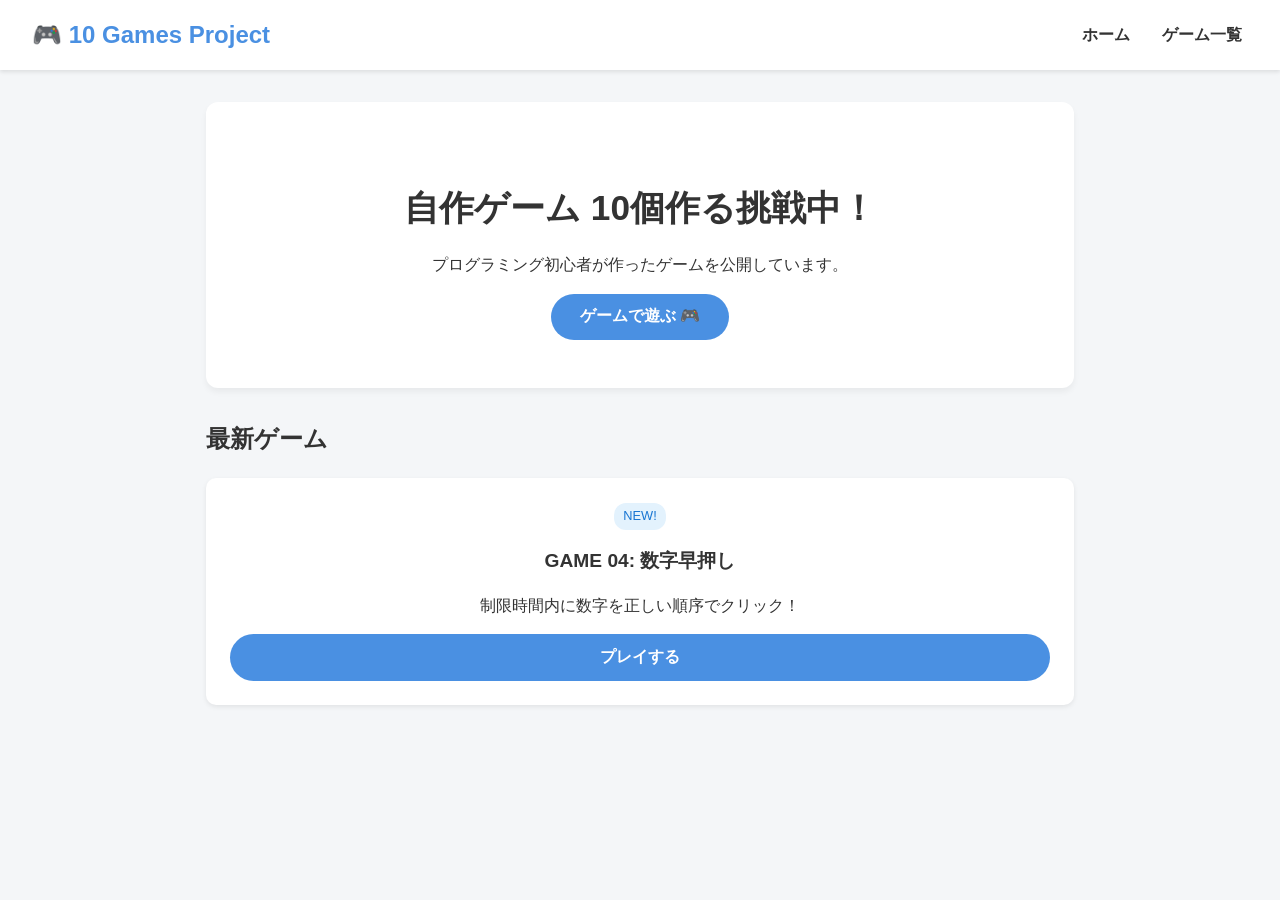
==== index.html @ cefe53d9 "Add files via upload game04 commit" ====
<!DOCTYPE html>
<html lang="ja">
<head>
  <meta charset="UTF-8">
  <meta name="viewport" content="width=device-width, initial-scale=1.0">
  <title>10 Games Project</title>
  <style>
    :root {
      --bg-color: #f4f6f8;
      --text-color: #333;
      --primary-color: #4a90e2;
      --card-bg: #ffffff;
    }

    * {
      box-sizing: border-box;
    }

    body {
      font-family: 'Helvetica Neue', Arial, 'Hiragino Kaku Gothic ProN', sans-serif;
      background-color: var(--bg-color);
      color: var(--text-color);
      margin: 0;
      padding: 0;
      line-height: 1.6;
    }

    header {
      background-color: #fff;
      padding: 1rem 2rem;
      box-shadow: 0 2px 4px rgba(0,0,0,0.1);
      display: flex;
      justify-content: space-between;
      align-items: center;
    }

    .logo {
      font-size: 1.5rem;
      font-weight: bold;
      color: var(--primary-color);
      cursor: pointer;
    }

    nav button {
      background: none;
      border: none;
      font-size: 1rem;
      margin-left: 1rem;
      cursor: pointer;
      color: var(--text-color);
      font-weight: bold;
    }

    nav button:hover {
      color: var(--primary-color);
    }

    .container {
      max-width: 900px;
      margin: 2rem auto;
      padding: 0 1rem;
    }

    .page {
      display: none;
    }

    .page.active {
      display: block;
    }

    .btn {
      display: inline-block;
      background-color: var(--primary-color);
      color: white;
      padding: 0.8rem 1.8rem;
      border: none;
      border-radius: 25px;
      font-size: 1rem;
      font-weight: bold;
      cursor: pointer;
      text-decoration: none;
      transition: background-color 0.2s;
    }

    .btn:hover {
      background-color: #357abd;
    }

    .hero {
      text-align: center;
      padding: 3rem 1rem;
      background-color: var(--card-bg);
      border-radius: 12px;
      box-shadow: 0 4px 6px rgba(0,0,0,0.05);
      margin-bottom: 2rem;
    }

    .hero h1 {
      font-size: 2.2rem;
      margin-bottom: 1rem;
    }

    .game-grid {
      display: grid;
      grid-template-columns: repeat(auto-fill, minmax(250px, 1fr));
      gap: 1.5rem;
    }

    .game-card {
      background-color: var(--card-bg);
      border-radius: 10px;
      overflow: hidden;
      box-shadow: 0 2px 5px rgba(0,0,0,0.08);
      text-align: center;
      padding: 1.5rem;
      display: flex;
      flex-direction: column;
      justify-content: space-between;
    }

    .game-card.disabled {
      opacity: 0.6;
    }

    .game-title {
      font-size: 1.2rem;
      font-weight: bold;
      margin-bottom: 0.5rem;
    }

    .badge {
      display: inline-block;
      padding: 0.2rem 0.6rem;
      font-size: 0.8rem;
      border-radius: 12px;
      margin-bottom: 1rem;
    }

    .badge.ready {
      background-color: #e3f2fd;
      color: #1976d2;
    }

    .badge.soon {
      background-color: #eee;
      color: #777;
    }

    /* ゲーム埋め込みエリア */
    .game-screen {
      background-color: var(--card-bg);
      border-radius: 12px;
      padding: 1.5rem;
      text-align: center;
      box-shadow: 0 4px 6px rgba(0,0,0,0.05);
    }

    .game-frame {
      width: 100%;
      height: 600px;
      border: none;
      border-radius: 8px;
    }

    /* 間違い探し（GAME 02）など縦長ゲーム用クラス */
    .game-frame.tall {
      height: 850px;
    }

    @media (max-width: 768px) {
      .game-frame.tall {
        height: 1000px;
      }
    }
  </style>
</head>
<body>

  <header>
    <div class="logo" onclick="showPage('top')">🎮 10 Games Project</div>
    <nav>
      <button onclick="showPage('top')">ホーム</button>
      <button onclick="showPage('list')">ゲーム一覧</button>
    </nav>
  </header>

  <div class="container">
    <!-- 🏠 トップページ -->
    <section id="page-top" class="page active">
      <div class="hero">
        <h1>自作ゲーム 10個作る挑戦中！</h1>
        <p>プログラミング初心者が作ったゲームを公開しています。</p>
        <button class="btn" onclick="showPage('list')">ゲームで遊ぶ 🎮</button>
      </div>

      <h2>最新ゲーム</h2>
      <div class="game-card">
        <div>
          <span class="badge ready">NEW!</span>
          <div class="game-title">GAME 04: 数字早押し</div>
          <p>制限時間内に数字を正しい順序でクリック！</p>
        </div>
        <button class="btn" onclick="showPage('game04')">プレイする</button>
      </div>
    </section>

    <!-- 🎮 ゲーム一覧ページ -->
    <section id="page-list" class="page">
      <h2>ゲーム一覧</h2>
      <div class="game-grid" id="game-grid-container"></div>
    </section>

    <!-- 🎮 GAME 01 プレイページ -->
    <section id="page-game01" class="page">
      <div class="game-screen">
        <iframe class="game-frame" src="game01/index.html" title="GAME 01"></iframe>
        <div style="margin-top: 1rem;">
          <button class="btn" onclick="showPage('list')">一覧に戻る</button>
        </div>
      </div>
    </section>

    <!-- 🎮 GAME 02 プレイページ（追加） -->
    <section id="page-game02" class="page">
      <div class="game-screen">
        <!-- iframeで game02/index.html を読み込む -->
        <iframe class="game-frame tall" src="game02/index.html" title="GAME 02"></iframe>
        <div style="margin-top: 1rem;">
          <button class="btn" onclick="showPage('list')">一覧に戻る</button>
        </div>
      </div>
    </section>

    <!-- 🎮 GAME 03 プレイページ（追加） -->
    <section id="page-game03" class="page">
      <div class="game-screen">
        <!-- iframeで game03/index.html を読み込む -->
        <iframe class="game-frame" src="game03/index.html" title="GAME 03"></iframe>
        <div style="margin-top: 1rem;">
          <button class="btn" onclick="showPage('list')">一覧に戻る</button>
        </div>
      </div>
    </section>
  </div>


    <!-- 🎮 GAME 04 プレイページ（追加） -->
    <section id="page-game04" class="page">
      <div class="game-screen">
        <!-- iframeで game04/index.html を読み込む -->
        <iframe class="game-frame" src="game04/index.html" title="GAME 04"></iframe>
        <div style="margin-top: 1rem;">
          <button class="btn" onclick="showPage('list')">一覧に戻る</button>
        </div>
      </div>
    </section>
  </div>  

  <script>
    const games = [
      { id: 'game01', title: 'GAME 01: クリックゲーム', desc: '制限時間内に目標をクリック！', ready: true },
      { id: 'game02', title: 'GAME 02: 間違い探し', desc: '制限時間内に間違いをクリック！', ready: true },
      { id: 'game03', title: 'GAME 03: 神経衰弱', desc: '制限時間内に同じカードを揃えよう！', ready: true },
      { id: 'game04', title: 'GAME 04: 数字早押し', desc: '制限時間内に数字を正しい順序でクリック！', ready: true },
      { id: 'game05', title: 'GAME 05', desc: 'Coming Soon', ready: false },
      { id: 'game06', title: 'GAME 06', desc: 'Coming Soon', ready: false },
      { id: 'game07', title: 'GAME 07', desc: 'Coming Soon', ready: false },
      { id: 'game08', title: 'GAME 08', desc: 'Coming Soon', ready: false },
      { id: 'game09', title: 'GAME 09', desc: 'Coming Soon', ready: false },
      { id: 'game10', title: 'GAME 10', desc: 'Coming Soon', ready: false },
    ];

    function showPage(pageId) {
      const pages = document.querySelectorAll('.page');
      pages.forEach(page => page.classList.remove('active'));
      
      const targetPage = document.getElementById(`page-${pageId}`);
      if (targetPage) {
        targetPage.classList.add('active');
        window.scrollTo(0, 0);
      }
    }

    function renderGameList() {
      const container = document.getElementById('game-grid-container');
      container.innerHTML = '';

      games.forEach(game => {
        const card = document.createElement('div');
        card.className = `game-card ${game.ready ? '' : 'disabled'}`;
        
        const badge = game.ready 
          ? '<span class="badge ready">完成！</span>' 
          : '<span class="badge soon">Coming Soon</span>';
        
        const actionButton = game.ready 
          ? `<button class="btn" onclick="showPage('${game.id}')">遊ぶ</button>`
          : `<button class="btn" style="background-color: #ccc; cursor: not-allowed;" disabled>準備中</button>`;

        card.innerHTML = `
          <div>
            ${badge}
            <div class="game-title">${game.title}</div>
            <p>${game.desc}</p>
          </div>
          ${actionButton}
        `;
        container.appendChild(card);
      });
    }

    renderGameList();
  </script>
</body>
</html>
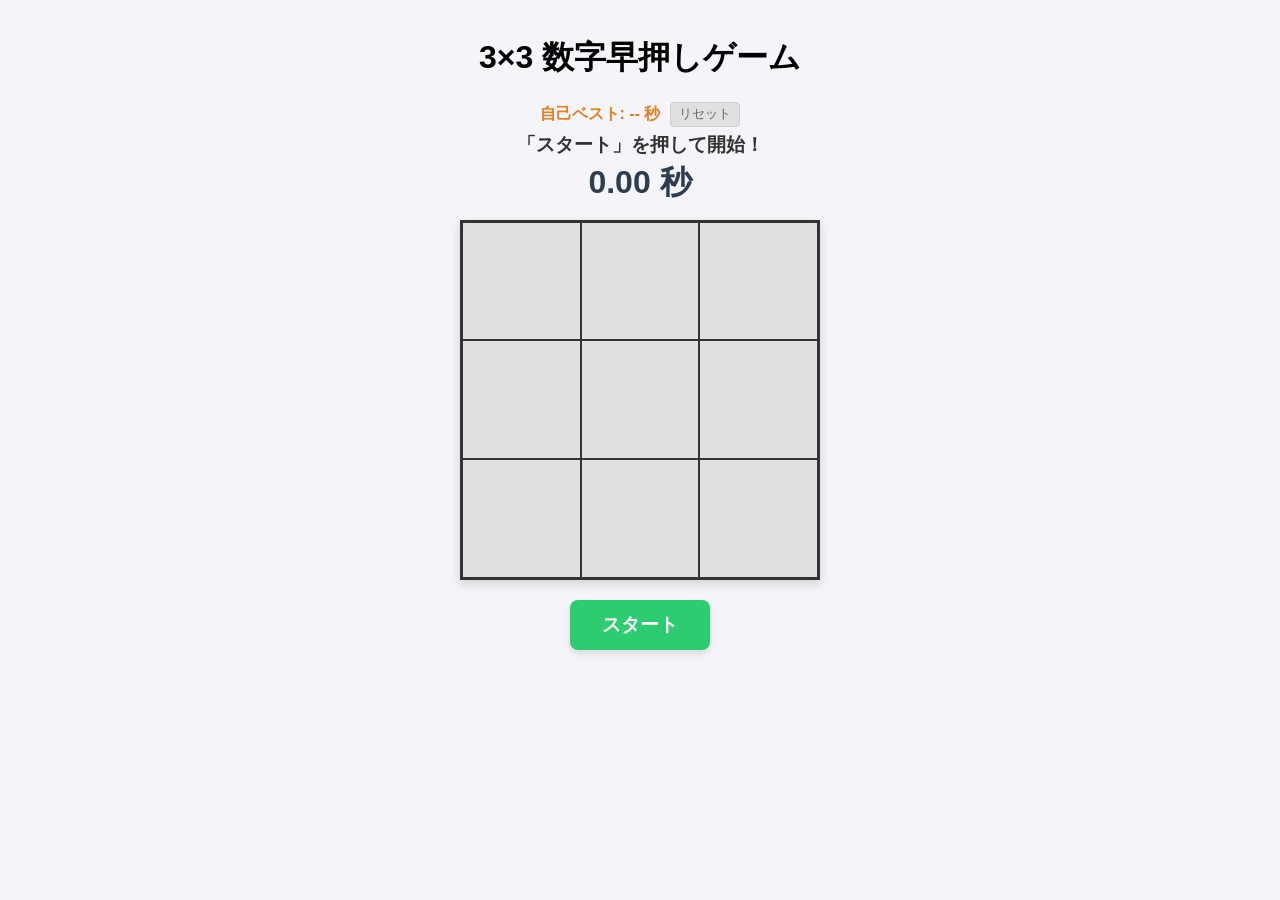
==== commit 13691a88: "Add files via upload" ====
--- a/index.html
+++ b/index.html
@@ -3,314 +3,27 @@
 <head>
   <meta charset="UTF-8">
   <meta name="viewport" content="width=device-width, initial-scale=1.0">
-  <title>10 Games Project</title>
-  <style>
-    :root {
-      --bg-color: #f4f6f8;
-      --text-color: #333;
-      --primary-color: #4a90e2;
-      --card-bg: #ffffff;
-    }
-
-    * {
-      box-sizing: border-box;
-    }
-
-    body {
-      font-family: 'Helvetica Neue', Arial, 'Hiragino Kaku Gothic ProN', sans-serif;
-      background-color: var(--bg-color);
-      color: var(--text-color);
-      margin: 0;
-      padding: 0;
-      line-height: 1.6;
-    }
-
-    header {
-      background-color: #fff;
-      padding: 1rem 2rem;
-      box-shadow: 0 2px 4px rgba(0,0,0,0.1);
-      display: flex;
-      justify-content: space-between;
-      align-items: center;
-    }
-
-    .logo {
-      font-size: 1.5rem;
-      font-weight: bold;
-      color: var(--primary-color);
-      cursor: pointer;
-    }
-
-    nav button {
-      background: none;
-      border: none;
-      font-size: 1rem;
-      margin-left: 1rem;
-      cursor: pointer;
-      color: var(--text-color);
-      font-weight: bold;
-    }
-
-    nav button:hover {
-      color: var(--primary-color);
-    }
-
-    .container {
-      max-width: 900px;
-      margin: 2rem auto;
-      padding: 0 1rem;
-    }
-
-    .page {
-      display: none;
-    }
-
-    .page.active {
-      display: block;
-    }
-
-    .btn {
-      display: inline-block;
-      background-color: var(--primary-color);
-      color: white;
-      padding: 0.8rem 1.8rem;
-      border: none;
-      border-radius: 25px;
-      font-size: 1rem;
-      font-weight: bold;
-      cursor: pointer;
-      text-decoration: none;
-      transition: background-color 0.2s;
-    }
-
-    .btn:hover {
-      background-color: #357abd;
-    }
-
-    .hero {
-      text-align: center;
-      padding: 3rem 1rem;
-      background-color: var(--card-bg);
-      border-radius: 12px;
-      box-shadow: 0 4px 6px rgba(0,0,0,0.05);
-      margin-bottom: 2rem;
-    }
-
-    .hero h1 {
-      font-size: 2.2rem;
-      margin-bottom: 1rem;
-    }
-
-    .game-grid {
-      display: grid;
-      grid-template-columns: repeat(auto-fill, minmax(250px, 1fr));
-      gap: 1.5rem;
-    }
-
-    .game-card {
-      background-color: var(--card-bg);
-      border-radius: 10px;
-      overflow: hidden;
-      box-shadow: 0 2px 5px rgba(0,0,0,0.08);
-      text-align: center;
-      padding: 1.5rem;
-      display: flex;
-      flex-direction: column;
-      justify-content: space-between;
-    }
-
-    .game-card.disabled {
-      opacity: 0.6;
-    }
-
-    .game-title {
-      font-size: 1.2rem;
-      font-weight: bold;
-      margin-bottom: 0.5rem;
-    }
-
-    .badge {
-      display: inline-block;
-      padding: 0.2rem 0.6rem;
-      font-size: 0.8rem;
-      border-radius: 12px;
-      margin-bottom: 1rem;
-    }
-
-    .badge.ready {
-      background-color: #e3f2fd;
-      color: #1976d2;
-    }
-
-    .badge.soon {
-      background-color: #eee;
-      color: #777;
-    }
-
-    /* ゲーム埋め込みエリア */
-    .game-screen {
-      background-color: var(--card-bg);
-      border-radius: 12px;
-      padding: 1.5rem;
-      text-align: center;
-      box-shadow: 0 4px 6px rgba(0,0,0,0.05);
-    }
-
-    .game-frame {
-      width: 100%;
-      height: 600px;
-      border: none;
-      border-radius: 8px;
-    }
-
-    /* 間違い探し（GAME 02）など縦長ゲーム用クラス */
-    .game-frame.tall {
-      height: 850px;
-    }
-
-    @media (max-width: 768px) {
-      .game-frame.tall {
-        height: 1000px;
-      }
-    }
-  </style>
+  <title>3×3 数字早押しゲーム</title>
+  <link rel="stylesheet" href="style.css">
 </head>
 <body>
 
-  <header>
-    <div class="logo" onclick="showPage('top')">🎮 10 Games Project</div>
-    <nav>
-      <button onclick="showPage('top')">ホーム</button>
-      <button onclick="showPage('list')">ゲーム一覧</button>
-    </nav>
-  </header>
-
-  <div class="container">
-    <!-- 🏠 トップページ -->
-    <section id="page-top" class="page active">
-      <div class="hero">
-        <h1>自作ゲーム 10個作る挑戦中！</h1>
-        <p>プログラミング初心者が作ったゲームを公開しています。</p>
-        <button class="btn" onclick="showPage('list')">ゲームで遊ぶ 🎮</button>
-      </div>
-
-      <h2>最新ゲーム</h2>
-      <div class="game-card">
-        <div>
-          <span class="badge ready">NEW!</span>
-          <div class="game-title">GAME 04: 数字早押し</div>
-          <p>制限時間内に数字を正しい順序でクリック！</p>
-        </div>
-        <button class="btn" onclick="showPage('game04')">プレイする</button>
-      </div>
-    </section>
-
-    <!-- 🎮 ゲーム一覧ページ -->
-    <section id="page-list" class="page">
-      <h2>ゲーム一覧</h2>
-      <div class="game-grid" id="game-grid-container"></div>
-    </section>
-
-    <!-- 🎮 GAME 01 プレイページ -->
-    <section id="page-game01" class="page">
-      <div class="game-screen">
-        <iframe class="game-frame" src="game01/index.html" title="GAME 01"></iframe>
-        <div style="margin-top: 1rem;">
-          <button class="btn" onclick="showPage('list')">一覧に戻る</button>
-        </div>
-      </div>
-    </section>
-
-    <!-- 🎮 GAME 02 プレイページ（追加） -->
-    <section id="page-game02" class="page">
-      <div class="game-screen">
-        <!-- iframeで game02/index.html を読み込む -->
-        <iframe class="game-frame tall" src="game02/index.html" title="GAME 02"></iframe>
-        <div style="margin-top: 1rem;">
-          <button class="btn" onclick="showPage('list')">一覧に戻る</button>
-        </div>
-      </div>
-    </section>
-
-    <!-- 🎮 GAME 03 プレイページ（追加） -->
-    <section id="page-game03" class="page">
-      <div class="game-screen">
-        <!-- iframeで game03/index.html を読み込む -->
-        <iframe class="game-frame" src="game03/index.html" title="GAME 03"></iframe>
-        <div style="margin-top: 1rem;">
-          <button class="btn" onclick="showPage('list')">一覧に戻る</button>
-        </div>
-      </div>
-    </section>
+  <h1>3×3 数字早押しゲーム</h1>
+  
+  <div id="info-panel">
+    <div id="best-time-container">
+      <span id="best-time">自己ベスト: -- 秒</span>
+      <button id="reset-btn">リセット</button>
+    </div>
+    <div id="target-num">「スタート」を押して開始！</div>
+    <div id="timer">0.00 秒</div>
   </div>
 
+  <!-- 3×3のグリッド盤面 -->
+  <div id="game-board"></div>
 
-    <!-- 🎮 GAME 04 プレイページ（追加） -->
-    <section id="page-game04" class="page">
-      <div class="game-screen">
-        <!-- iframeで game04/index.html を読み込む -->
-        <iframe class="game-frame" src="game04/index.html" title="GAME 04"></iframe>
-        <div style="margin-top: 1rem;">
-          <button class="btn" onclick="showPage('list')">一覧に戻る</button>
-        </div>
-      </div>
-    </section>
-  </div>  
+  <button id="start-btn">スタート</button>
 
-  <script>
-    const games = [
-      { id: 'game01', title: 'GAME 01: クリックゲーム', desc: '制限時間内に目標をクリック！', ready: true },
-      { id: 'game02', title: 'GAME 02: 間違い探し', desc: '制限時間内に間違いをクリック！', ready: true },
-      { id: 'game03', title: 'GAME 03: 神経衰弱', desc: '制限時間内に同じカードを揃えよう！', ready: true },
-      { id: 'game04', title: 'GAME 04: 数字早押し', desc: '制限時間内に数字を正しい順序でクリック！', ready: true },
-      { id: 'game05', title: 'GAME 05', desc: 'Coming Soon', ready: false },
-      { id: 'game06', title: 'GAME 06', desc: 'Coming Soon', ready: false },
-      { id: 'game07', title: 'GAME 07', desc: 'Coming Soon', ready: false },
-      { id: 'game08', title: 'GAME 08', desc: 'Coming Soon', ready: false },
-      { id: 'game09', title: 'GAME 09', desc: 'Coming Soon', ready: false },
-      { id: 'game10', title: 'GAME 10', desc: 'Coming Soon', ready: false },
-    ];
-
-    function showPage(pageId) {
-      const pages = document.querySelectorAll('.page');
-      pages.forEach(page => page.classList.remove('active'));
-      
-      const targetPage = document.getElementById(`page-${pageId}`);
-      if (targetPage) {
-        targetPage.classList.add('active');
-        window.scrollTo(0, 0);
-      }
-    }
-
-    function renderGameList() {
-      const container = document.getElementById('game-grid-container');
-      container.innerHTML = '';
-
-      games.forEach(game => {
-        const card = document.createElement('div');
-        card.className = `game-card ${game.ready ? '' : 'disabled'}`;
-        
-        const badge = game.ready 
-          ? '<span class="badge ready">完成！</span>' 
-          : '<span class="badge soon">Coming Soon</span>';
-        
-        const actionButton = game.ready 
-          ? `<button class="btn" onclick="showPage('${game.id}')">遊ぶ</button>`
-          : `<button class="btn" style="background-color: #ccc; cursor: not-allowed;" disabled>準備中</button>`;
-
-        card.innerHTML = `
-          <div>
-            ${badge}
-            <div class="game-title">${game.title}</div>
-            <p>${game.desc}</p>
-          </div>
-          ${actionButton}
-        `;
-        container.appendChild(card);
-      });
-    }
-
-    renderGameList();
-  </script>
+  <script src="script.js"></script>
 </body>
 </html>
--- a/style.css
+++ b/style.css
@@ -0,0 +1,119 @@
+* {
+  box-sizing: border-box;
+}
+
+body {
+  font-family: Arial, sans-serif;
+  text-align: center;
+  background-color: #f4f4f9;
+  margin: 0;
+  padding: 15px;
+  touch-action: manipulation; /* スマホでのダブルタップ拡大防止 */
+}
+
+#info-panel {
+  margin-bottom: 15px;
+}
+
+#best-time-container {
+  display: flex;
+  justify-content: center;
+  align-items: center;
+  gap: 10px;
+  margin-bottom: 5px;
+}
+
+#best-time {
+  font-size: 1rem;
+  font-weight: bold;
+  color: #e67e22;
+}
+
+#reset-btn {
+  padding: 3px 8px;
+  font-size: 0.8rem;
+  color: #666;
+  background-color: #e0e0e0;
+  border: 1px solid #ccc;
+  border-radius: 4px;
+  cursor: pointer;
+}
+
+#target-num {
+  font-size: 1.2rem;
+  font-weight: bold;
+  color: #333;
+  min-height: 1.5em;
+}
+
+#timer {
+  font-size: 2rem;
+  font-weight: bold;
+  color: #2c3e50;
+}
+
+/* 3×3 ゲーム盤面（レスポンシブ対応） */
+#game-board {
+  display: grid;
+  grid-template-columns: repeat(3, 1fr);
+  grid-template-rows: repeat(3, 1fr);
+  gap: 2px;
+  width: 100%;
+  max-width: 360px; /* PCでの最大幅 */
+  aspect-ratio: 1 / 1; /* 正方形を維持 */
+  margin: 0 auto;
+  border: 3px solid #333;
+  background-color: #333;
+  box-shadow: 0 4px 10px rgba(0,0,0,0.15);
+}
+
+/* 各セルボタン */
+.cell-btn {
+  width: 100%;
+  height: 100%;
+  border: none;
+  font-size: 2rem;
+  font-weight: bold;
+  color: #000;
+  cursor: pointer;
+  display: flex;
+  align-items: center;
+  justify-content: center;
+  user-select: none;
+  -webkit-tap-highlight-color: transparent;
+  transition: transform 0.05s;
+}
+
+.cell-btn:active {
+  transform: scale(0.96);
+}
+
+/* スタートボタン */
+#start-btn {
+  margin-top: 20px;
+  padding: 12px 32px;
+  font-size: 1.2rem;
+  font-weight: bold;
+  color: white;
+  background-color: #2ecc71;
+  border: none;
+  border-radius: 8px;
+  cursor: pointer;
+  box-shadow: 0 4px 6px rgba(0,0,0,0.1);
+}
+
+#start-btn:hover {
+  background-color: #27ae60;
+}
+
+/* ミスタップ時のアニメーション */
+.wrong {
+  animation: shake 0.2s ease-in-out;
+}
+
+@keyframes shake {
+  0% { transform: translateX(0); }
+  25% { transform: translateX(-5px); }
+  75% { transform: translateX(5px); }
+  100% { transform: translateX(0); }
+}
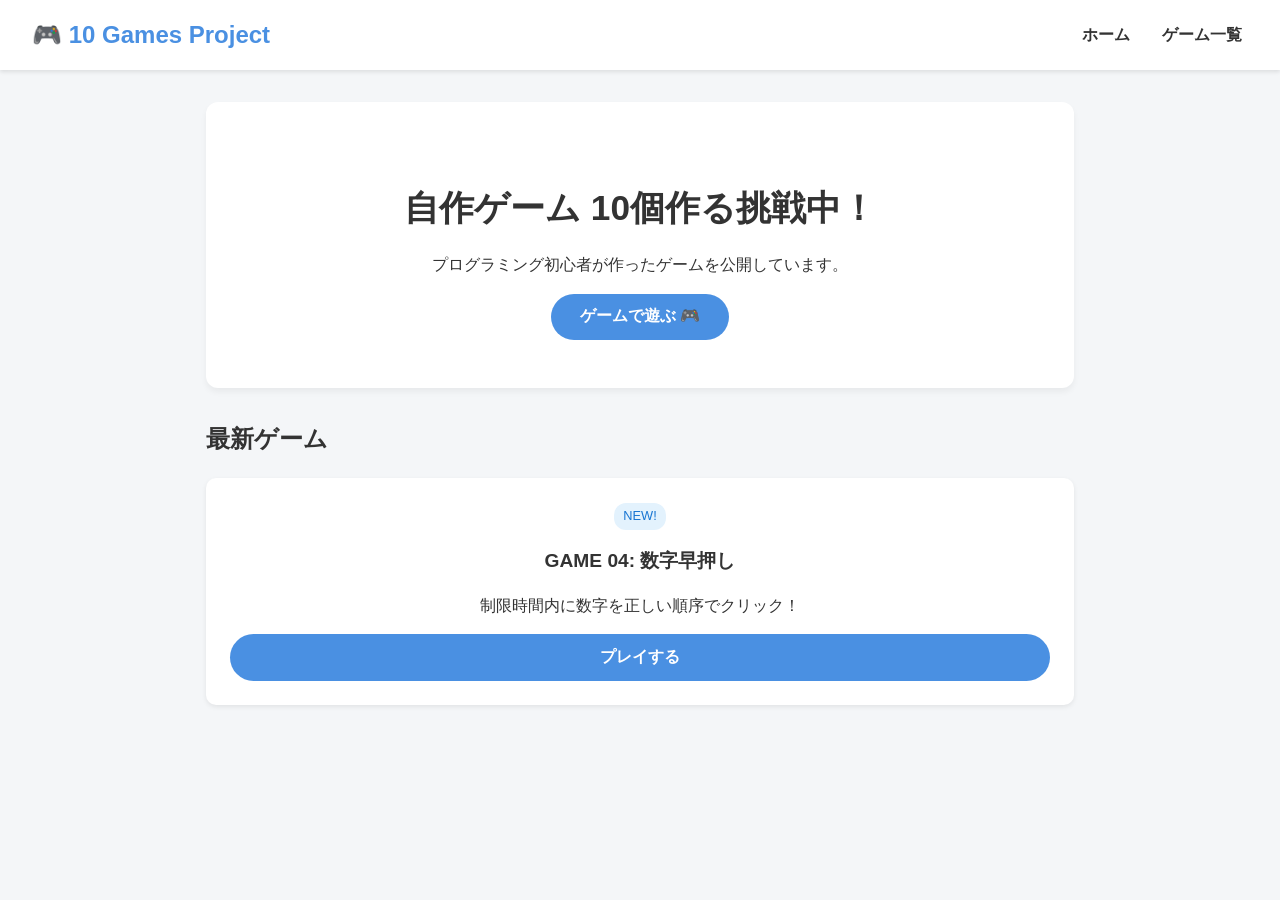
==== commit bc5891fd: "Add files via upload" ====
--- a/index.html
+++ b/index.html
@@ -3,27 +3,314 @@
 <head>
   <meta charset="UTF-8">
   <meta name="viewport" content="width=device-width, initial-scale=1.0">
-  <title>3×3 数字早押しゲーム</title>
-  <link rel="stylesheet" href="style.css">
+  <title>10 Games Project</title>
+  <style>
+    :root {
+      --bg-color: #f4f6f8;
+      --text-color: #333;
+      --primary-color: #4a90e2;
+      --card-bg: #ffffff;
+    }
+
+    * {
+      box-sizing: border-box;
+    }
+
+    body {
+      font-family: 'Helvetica Neue', Arial, 'Hiragino Kaku Gothic ProN', sans-serif;
+      background-color: var(--bg-color);
+      color: var(--text-color);
+      margin: 0;
+      padding: 0;
+      line-height: 1.6;
+    }
+
+    header {
+      background-color: #fff;
+      padding: 1rem 2rem;
+      box-shadow: 0 2px 4px rgba(0,0,0,0.1);
+      display: flex;
+      justify-content: space-between;
+      align-items: center;
+    }
+
+    .logo {
+      font-size: 1.5rem;
+      font-weight: bold;
+      color: var(--primary-color);
+      cursor: pointer;
+    }
+
+    nav button {
+      background: none;
+      border: none;
+      font-size: 1rem;
+      margin-left: 1rem;
+      cursor: pointer;
+      color: var(--text-color);
+      font-weight: bold;
+    }
+
+    nav button:hover {
+      color: var(--primary-color);
+    }
+
+    .container {
+      max-width: 900px;
+      margin: 2rem auto;
+      padding: 0 1rem;
+    }
+
+    .page {
+      display: none;
+    }
+
+    .page.active {
+      display: block;
+    }
+
+    .btn {
+      display: inline-block;
+      background-color: var(--primary-color);
+      color: white;
+      padding: 0.8rem 1.8rem;
+      border: none;
+      border-radius: 25px;
+      font-size: 1rem;
+      font-weight: bold;
+      cursor: pointer;
+      text-decoration: none;
+      transition: background-color 0.2s;
+    }
+
+    .btn:hover {
+      background-color: #357abd;
+    }
+
+    .hero {
+      text-align: center;
+      padding: 3rem 1rem;
+      background-color: var(--card-bg);
+      border-radius: 12px;
+      box-shadow: 0 4px 6px rgba(0,0,0,0.05);
+      margin-bottom: 2rem;
+    }
+
+    .hero h1 {
+      font-size: 2.2rem;
+      margin-bottom: 1rem;
+    }
+
+    .game-grid {
+      display: grid;
+      grid-template-columns: repeat(auto-fill, minmax(250px, 1fr));
+      gap: 1.5rem;
+    }
+
+    .game-card {
+      background-color: var(--card-bg);
+      border-radius: 10px;
+      overflow: hidden;
+      box-shadow: 0 2px 5px rgba(0,0,0,0.08);
+      text-align: center;
+      padding: 1.5rem;
+      display: flex;
+      flex-direction: column;
+      justify-content: space-between;
+    }
+
+    .game-card.disabled {
+      opacity: 0.6;
+    }
+
+    .game-title {
+      font-size: 1.2rem;
+      font-weight: bold;
+      margin-bottom: 0.5rem;
+    }
+
+    .badge {
+      display: inline-block;
+      padding: 0.2rem 0.6rem;
+      font-size: 0.8rem;
+      border-radius: 12px;
+      margin-bottom: 1rem;
+    }
+
+    .badge.ready {
+      background-color: #e3f2fd;
+      color: #1976d2;
+    }
+
+    .badge.soon {
+      background-color: #eee;
+      color: #777;
+    }
+
+    /* ゲーム埋め込みエリア */
+    .game-screen {
+      background-color: var(--card-bg);
+      border-radius: 12px;
+      padding: 1.5rem;
+      text-align: center;
+      box-shadow: 0 4px 6px rgba(0,0,0,0.05);
+    }
+
+    .game-frame {
+      width: 100%;
+      height: 600px;
+      border: none;
+      border-radius: 8px;
+    }
+
+    /* 間違い探し（GAME 02）など縦長ゲーム用クラス */
+    .game-frame.tall {
+      height: 850px;
+    }
+
+    @media (max-width: 768px) {
+      .game-frame.tall {
+        height: 1000px;
+      }
+    }
+  </style>
 </head>
 <body>
 
-  <h1>3×3 数字早押しゲーム</h1>
-  
-  <div id="info-panel">
-    <div id="best-time-container">
-      <span id="best-time">自己ベスト: -- 秒</span>
-      <button id="reset-btn">リセット</button>
-    </div>
-    <div id="target-num">「スタート」を押して開始！</div>
-    <div id="timer">0.00 秒</div>
+  <header>
+    <div class="logo" onclick="showPage('top')">🎮 10 Games Project</div>
+    <nav>
+      <button onclick="showPage('top')">ホーム</button>
+      <button onclick="showPage('list')">ゲーム一覧</button>
+    </nav>
+  </header>
+
+  <div class="container">
+    <!-- 🏠 トップページ -->
+    <section id="page-top" class="page active">
+      <div class="hero">
+        <h1>自作ゲーム 10個作る挑戦中！</h1>
+        <p>プログラミング初心者が作ったゲームを公開しています。</p>
+        <button class="btn" onclick="showPage('list')">ゲームで遊ぶ 🎮</button>
+      </div>
+
+      <h2>最新ゲーム</h2>
+      <div class="game-card">
+        <div>
+          <span class="badge ready">NEW!</span>
+          <div class="game-title">GAME 04: 数字早押し</div>
+          <p>制限時間内に数字を正しい順序でクリック！</p>
+        </div>
+        <button class="btn" onclick="showPage('game04')">プレイする</button>
+      </div>
+    </section>
+
+    <!-- 🎮 ゲーム一覧ページ -->
+    <section id="page-list" class="page">
+      <h2>ゲーム一覧</h2>
+      <div class="game-grid" id="game-grid-container"></div>
+    </section>
+
+    <!-- 🎮 GAME 01 プレイページ -->
+    <section id="page-game01" class="page">
+      <div class="game-screen">
+        <iframe class="game-frame" src="game01/index.html" title="GAME 01"></iframe>
+        <div style="margin-top: 1rem;">
+          <button class="btn" onclick="showPage('list')">一覧に戻る</button>
+        </div>
+      </div>
+    </section>
+
+    <!-- 🎮 GAME 02 プレイページ（追加） -->
+    <section id="page-game02" class="page">
+      <div class="game-screen">
+        <!-- iframeで game02/index.html を読み込む -->
+        <iframe class="game-frame tall" src="game02/index.html" title="GAME 02"></iframe>
+        <div style="margin-top: 1rem;">
+          <button class="btn" onclick="showPage('list')">一覧に戻る</button>
+        </div>
+      </div>
+    </section>
+
+    <!-- 🎮 GAME 03 プレイページ（追加） -->
+    <section id="page-game03" class="page">
+      <div class="game-screen">
+        <!-- iframeで game03/index.html を読み込む -->
+        <iframe class="game-frame" src="game03/index.html" title="GAME 03"></iframe>
+        <div style="margin-top: 1rem;">
+          <button class="btn" onclick="showPage('list')">一覧に戻る</button>
+        </div>
+      </div>
+    </section>
   </div>
 
-  <!-- 3×3のグリッド盤面 -->
-  <div id="game-board"></div>
-
-  <button id="start-btn">スタート</button>
-
-  <script src="script.js"></script>
+
+    <!-- 🎮 GAME 04 プレイページ（追加） -->
+    <section id="page-game04" class="page">
+      <div class="game-screen">
+        <!-- iframeで game04/index.html を読み込む -->
+        <iframe class="game-frame" src="game04/index.html" title="GAME 04"></iframe>
+        <div style="margin-top: 1rem;">
+          <button class="btn" onclick="showPage('list')">一覧に戻る</button>
+        </div>
+      </div>
+    </section>
+  </div>  
+
+  <script>
+    const games = [
+      { id: 'game01', title: 'GAME 01: クリックゲーム', desc: '制限時間内に目標をクリック！', ready: true },
+      { id: 'game02', title: 'GAME 02: 間違い探し', desc: '制限時間内に間違いをクリック！', ready: true },
+      { id: 'game03', title: 'GAME 03: 神経衰弱', desc: '制限時間内に同じカードを揃えよう！', ready: true },
+      { id: 'game04', title: 'GAME 04: 数字早押し', desc: '制限時間内に数字を正しい順序でクリック！', ready: true },
+      { id: 'game05', title: 'GAME 05', desc: 'Coming Soon', ready: false },
+      { id: 'game06', title: 'GAME 06', desc: 'Coming Soon', ready: false },
+      { id: 'game07', title: 'GAME 07', desc: 'Coming Soon', ready: false },
+      { id: 'game08', title: 'GAME 08', desc: 'Coming Soon', ready: false },
+      { id: 'game09', title: 'GAME 09', desc: 'Coming Soon', ready: false },
+      { id: 'game10', title: 'GAME 10', desc: 'Coming Soon', ready: false },
+    ];
+
+    function showPage(pageId) {
+      const pages = document.querySelectorAll('.page');
+      pages.forEach(page => page.classList.remove('active'));
+      
+      const targetPage = document.getElementById(`page-${pageId}`);
+      if (targetPage) {
+        targetPage.classList.add('active');
+        window.scrollTo(0, 0);
+      }
+    }
+
+    function renderGameList() {
+      const container = document.getElementById('game-grid-container');
+      container.innerHTML = '';
+
+      games.forEach(game => {
+        const card = document.createElement('div');
+        card.className = `game-card ${game.ready ? '' : 'disabled'}`;
+        
+        const badge = game.ready 
+          ? '<span class="badge ready">完成！</span>' 
+          : '<span class="badge soon">Coming Soon</span>';
+        
+        const actionButton = game.ready 
+          ? `<button class="btn" onclick="showPage('${game.id}')">遊ぶ</button>`
+          : `<button class="btn" style="background-color: #ccc; cursor: not-allowed;" disabled>準備中</button>`;
+
+        card.innerHTML = `
+          <div>
+            ${badge}
+            <div class="game-title">${game.title}</div>
+            <p>${game.desc}</p>
+          </div>
+          ${actionButton}
+        `;
+        container.appendChild(card);
+      });
+    }
+
+    renderGameList();
+  </script>
 </body>
 </html>
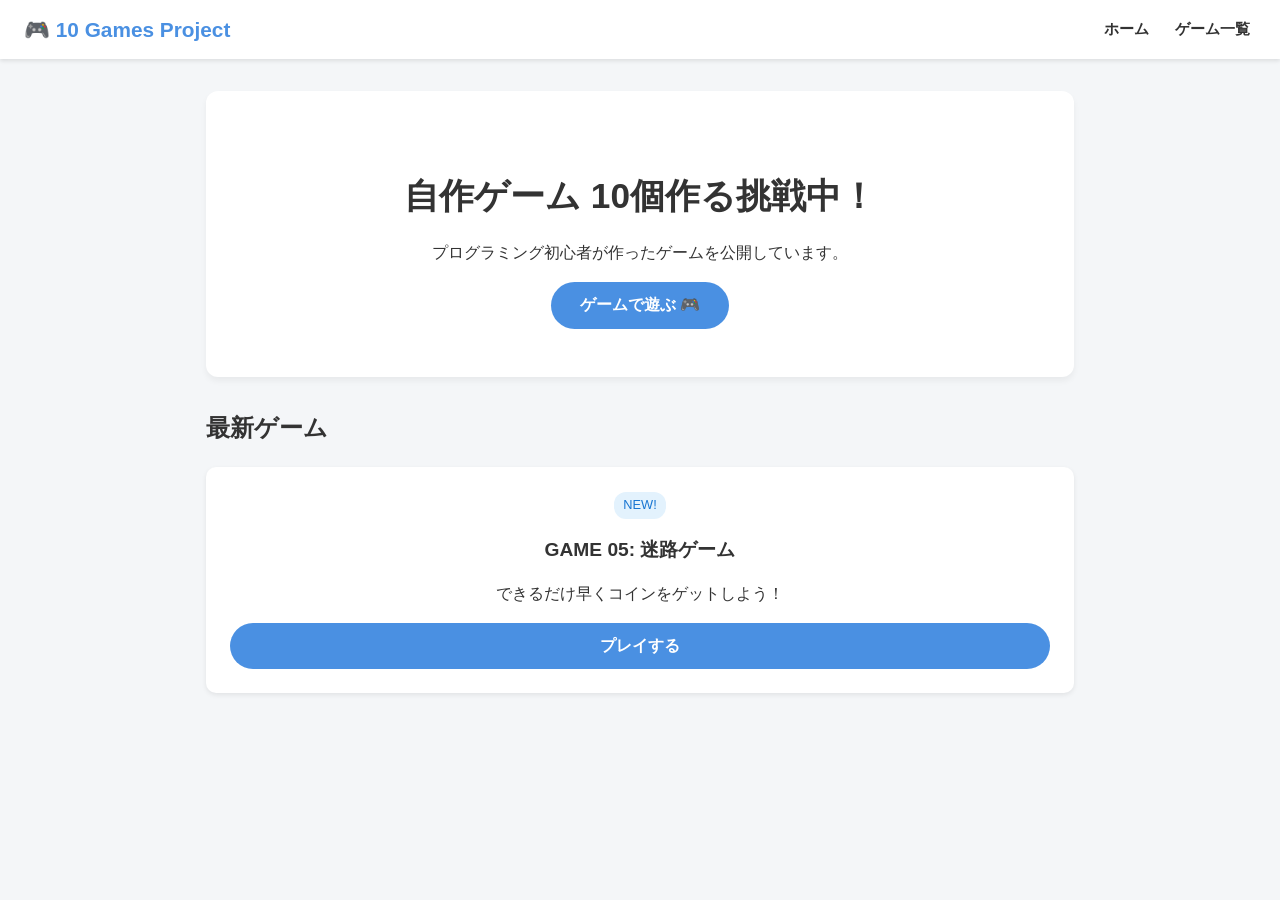
==== commit 5bedd77d: "Add files via upload game05 commit" ====
--- a/index.html
+++ b/index.html
@@ -25,34 +25,61 @@
       line-height: 1.6;
     }
 
+    /* ヘッダーのスタイル調整 */
     header {
       background-color: #fff;
-      padding: 1rem 2rem;
+      padding: 0.8rem 1.5rem;
       box-shadow: 0 2px 4px rgba(0,0,0,0.1);
       display: flex;
       justify-content: space-between;
       align-items: center;
+      gap: 10px;
     }
 
     .logo {
-      font-size: 1.5rem;
+      font-size: 1.3rem;
       font-weight: bold;
       color: var(--primary-color);
       cursor: pointer;
+      white-space: nowrap; /* 改行を防止 */
+    }
+
+    nav {
+      display: flex;
+      align-items: center;
     }
 
     nav button {
       background: none;
       border: none;
-      font-size: 1rem;
-      margin-left: 1rem;
+      font-size: 0.95rem;
+      margin-left: 0.8rem;
       cursor: pointer;
       color: var(--text-color);
       font-weight: bold;
+      white-space: nowrap; /* 改行を防止 */
+      padding: 0.2rem 0.4rem;
     }
 
     nav button:hover {
       color: var(--primary-color);
+    }
+
+    /* スマホ（画面幅 600px 以下）用の調整 */
+    @media (max-width: 600px) {
+      header {
+        padding: 0.8rem 0.8rem;
+      }
+
+      .logo {
+        font-size: 1.05rem; /* スマホ用にフォントサイズを微調整 */
+      }
+
+      nav button {
+        font-size: 0.85rem;
+        margin-left: 0.4rem;
+        padding: 0.2rem 0.2rem;
+      }
     }
 
     .container {
@@ -198,10 +225,10 @@
       <div class="game-card">
         <div>
           <span class="badge ready">NEW!</span>
-          <div class="game-title">GAME 04: 数字早押し</div>
-          <p>制限時間内に数字を正しい順序でクリック！</p>
-        </div>
-        <button class="btn" onclick="showPage('game04')">プレイする</button>
+          <div class="game-title">GAME 05: 迷路ゲーム</div>
+          <p>できるだけ早くコインをゲットしよう！</p>
+        </div>
+        <button class="btn" onclick="showPage('game05')">プレイする</button>
       </div>
     </section>
 
@@ -221,10 +248,9 @@
       </div>
     </section>
 
-    <!-- 🎮 GAME 02 プレイページ（追加） -->
+    <!-- 🎮 GAME 02 プレイページ -->
     <section id="page-game02" class="page">
       <div class="game-screen">
-        <!-- iframeで game02/index.html を読み込む -->
         <iframe class="game-frame tall" src="game02/index.html" title="GAME 02"></iframe>
         <div style="margin-top: 1rem;">
           <button class="btn" onclick="showPage('list')">一覧に戻る</button>
@@ -232,24 +258,30 @@
       </div>
     </section>
 
-    <!-- 🎮 GAME 03 プレイページ（追加） -->
+    <!-- 🎮 GAME 03 プレイページ -->
     <section id="page-game03" class="page">
       <div class="game-screen">
-        <!-- iframeで game03/index.html を読み込む -->
         <iframe class="game-frame" src="game03/index.html" title="GAME 03"></iframe>
         <div style="margin-top: 1rem;">
           <button class="btn" onclick="showPage('list')">一覧に戻る</button>
         </div>
       </div>
     </section>
-  </div>
-
-
-    <!-- 🎮 GAME 04 プレイページ（追加） -->
+
+    <!-- 🎮 GAME 04 プレイページ -->
     <section id="page-game04" class="page">
       <div class="game-screen">
-        <!-- iframeで game04/index.html を読み込む -->
         <iframe class="game-frame" src="game04/index.html" title="GAME 04"></iframe>
+        <div style="margin-top: 1rem;">
+          <button class="btn" onclick="showPage('list')">一覧に戻る</button>
+        </div>
+      </div>
+    </section>
+
+    <!-- 🎮 GAME 05 プレイページ -->
+    <section id="page-game05" class="page">
+      <div class="game-screen">
+        <iframe class="game-frame" src="game05/index.html" title="GAME 05"></iframe>
         <div style="margin-top: 1rem;">
           <button class="btn" onclick="showPage('list')">一覧に戻る</button>
         </div>
@@ -259,11 +291,11 @@
 
   <script>
     const games = [
-      { id: 'game01', title: 'GAME 01: クリックゲーム', desc: '制限時間内に目標をクリック！', ready: true },
-      { id: 'game02', title: 'GAME 02: 間違い探し', desc: '制限時間内に間違いをクリック！', ready: true },
-      { id: 'game03', title: 'GAME 03: 神経衰弱', desc: '制限時間内に同じカードを揃えよう！', ready: true },
-      { id: 'game04', title: 'GAME 04: 数字早押し', desc: '制限時間内に数字を正しい順序でクリック！', ready: true },
-      { id: 'game05', title: 'GAME 05', desc: 'Coming Soon', ready: false },
+      { id: 'game01', title: 'GAME 01: クリック', desc: '制限時間内に目標を何度もクリック！', ready: true },
+      { id: 'game02', title: 'GAME 02: 間違い探し', desc: 'できるだけ早く間違いをクリック！', ready: true },
+      { id: 'game03', title: 'GAME 03: 神経衰弱', desc: 'できるだけ早く同じカードを揃えよう！', ready: true },
+      { id: 'game04', title: 'GAME 04: 数字早押し', desc: 'できるだけ早く数字を正しい順序でクリック！', ready: true },
+      { id: 'game05', title: 'GAME 05: コインゲット', desc: 'できるだけ早くコインをゲットしよう！', ready: true },
       { id: 'game06', title: 'GAME 06', desc: 'Coming Soon', ready: false },
       { id: 'game07', title: 'GAME 07', desc: 'Coming Soon', ready: false },
       { id: 'game08', title: 'GAME 08', desc: 'Coming Soon', ready: false },
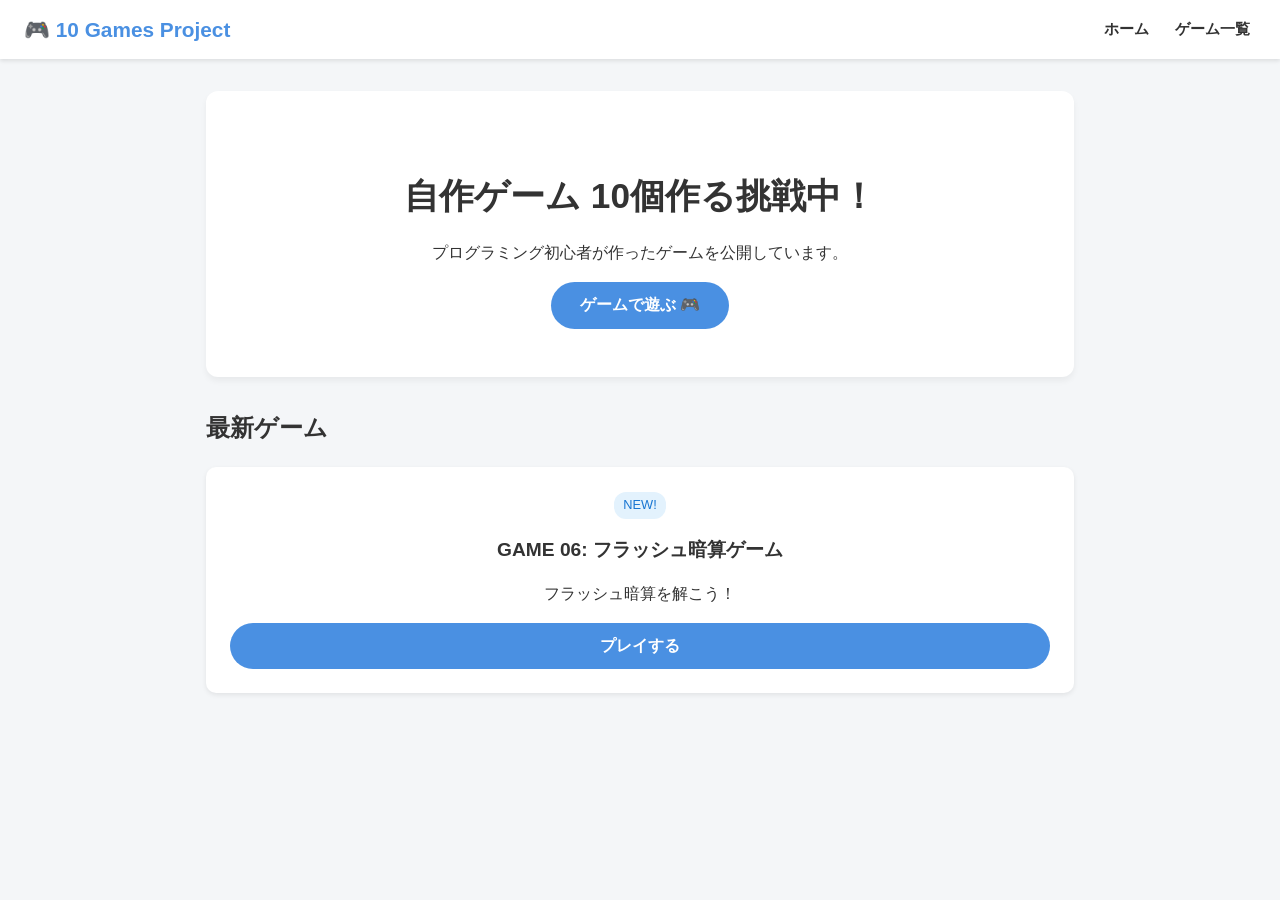
==== commit ecb6fada: "Add files via upload game06 コミット" ====
--- a/index.html
+++ b/index.html
@@ -225,10 +225,10 @@
       <div class="game-card">
         <div>
           <span class="badge ready">NEW!</span>
-          <div class="game-title">GAME 05: 迷路ゲーム</div>
-          <p>できるだけ早くコインをゲットしよう！</p>
-        </div>
-        <button class="btn" onclick="showPage('game05')">プレイする</button>
+          <div class="game-title">GAME 06: フラッシュ暗算ゲーム</div>
+          <p>フラッシュ暗算を解こう！</p>
+        </div>
+        <button class="btn" onclick="showPage('game06')">プレイする</button>
       </div>
     </section>
 
@@ -282,6 +282,16 @@
     <section id="page-game05" class="page">
       <div class="game-screen">
         <iframe class="game-frame" src="game05/index.html" title="GAME 05"></iframe>
+        <div style="margin-top: 1rem;">
+          <button class="btn" onclick="showPage('list')">一覧に戻る</button>
+        </div>
+      </div>
+    </section>
+
+    <!-- 🎮 GAME 06 プレイページ -->
+    <section id="page-game06" class="page">
+      <div class="game-screen">
+        <iframe class="game-frame" src="game06/index.html" title="フラッシュ暗算ゲーム"></iframe>
         <div style="margin-top: 1rem;">
           <button class="btn" onclick="showPage('list')">一覧に戻る</button>
         </div>
@@ -296,7 +306,7 @@
       { id: 'game03', title: 'GAME 03: 神経衰弱', desc: 'できるだけ早く同じカードを揃えよう！', ready: true },
       { id: 'game04', title: 'GAME 04: 数字早押し', desc: 'できるだけ早く数字を正しい順序でクリック！', ready: true },
       { id: 'game05', title: 'GAME 05: コインゲット', desc: 'できるだけ早くコインをゲットしよう！', ready: true },
-      { id: 'game06', title: 'GAME 06', desc: 'Coming Soon', ready: false },
+      { id: 'game06', title: 'GAME 06: フラッシュ暗算ゲーム', desc: 'フラッシュ暗算を解こう！', ready: true },
       { id: 'game07', title: 'GAME 07', desc: 'Coming Soon', ready: false },
       { id: 'game08', title: 'GAME 08', desc: 'Coming Soon', ready: false },
       { id: 'game09', title: 'GAME 09', desc: 'Coming Soon', ready: false },
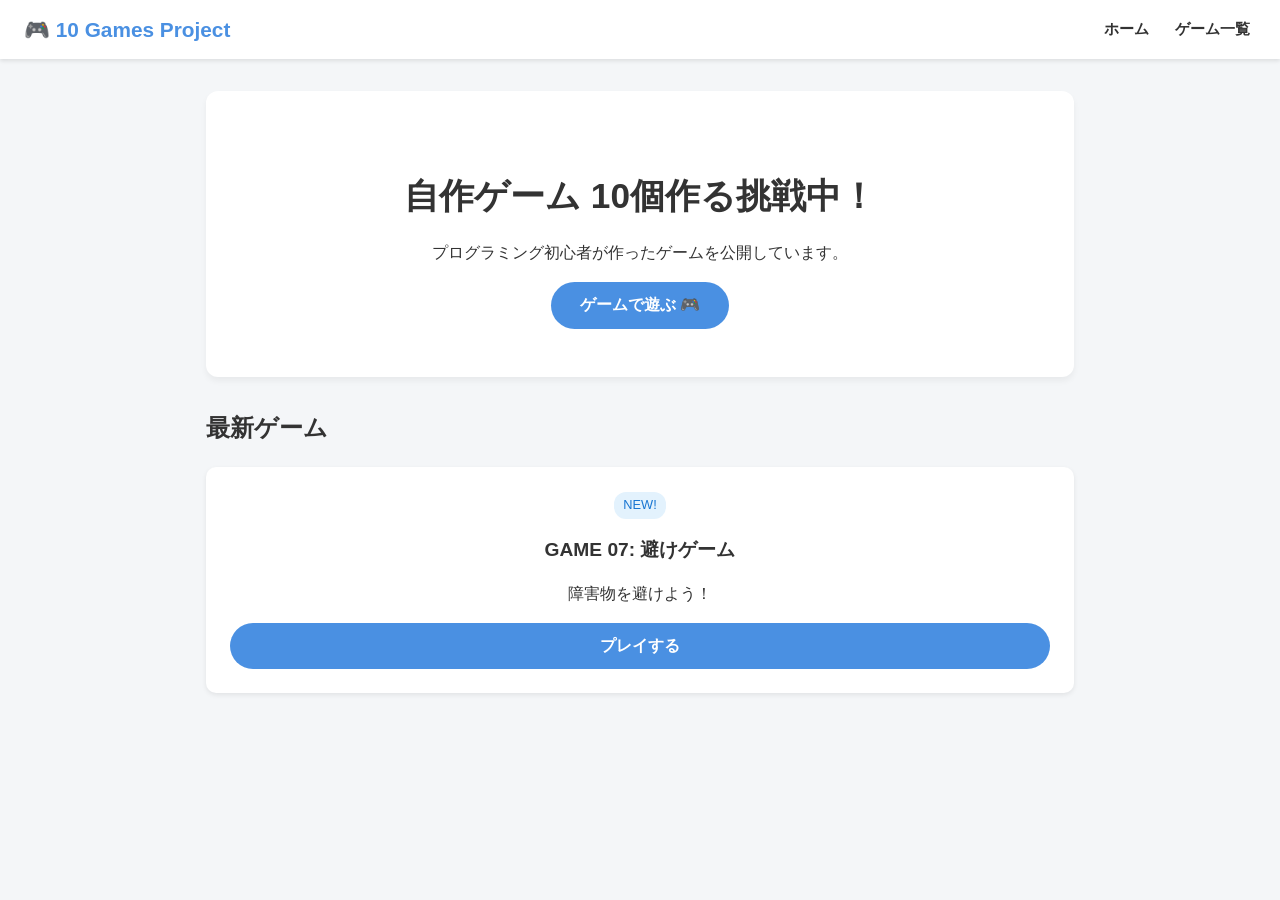
==== commit b448d31a: "Add files via upload" ====
--- a/index.html
+++ b/index.html
@@ -225,10 +225,10 @@
       <div class="game-card">
         <div>
           <span class="badge ready">NEW!</span>
-          <div class="game-title">GAME 06: フラッシュ暗算ゲーム</div>
-          <p>フラッシュ暗算を解こう！</p>
-        </div>
-        <button class="btn" onclick="showPage('game06')">プレイする</button>
+          <div class="game-title">GAME 07: 避けゲーム</div>
+          <p>障害物を避けよう！</p>
+        </div>
+        <button class="btn" onclick="showPage('game07')">プレイする</button>
       </div>
     </section>
 
@@ -292,6 +292,16 @@
     <section id="page-game06" class="page">
       <div class="game-screen">
         <iframe class="game-frame" src="game06/index.html" title="フラッシュ暗算ゲーム"></iframe>
+        <div style="margin-top: 1rem;">
+          <button class="btn" onclick="showPage('list')">一覧に戻る</button>
+        </div>
+      </div>
+    </section>
+
+    <!-- 🎮 GAME 07 プレイページ -->
+    <section id="page-game07" class="page">
+      <div class="game-screen">
+        <iframe class="game-frame" src="game07/index.html" title="避けゲーム"></iframe>
         <div style="margin-top: 1rem;">
           <button class="btn" onclick="showPage('list')">一覧に戻る</button>
         </div>
@@ -307,7 +317,7 @@
       { id: 'game04', title: 'GAME 04: 数字早押し', desc: 'できるだけ早く数字を正しい順序でクリック！', ready: true },
       { id: 'game05', title: 'GAME 05: コインゲット', desc: 'できるだけ早くコインをゲットしよう！', ready: true },
       { id: 'game06', title: 'GAME 06: フラッシュ暗算ゲーム', desc: 'フラッシュ暗算を解こう！', ready: true },
-      { id: 'game07', title: 'GAME 07', desc: 'Coming Soon', ready: false },
+      { id: 'game07', title: 'GAME 07: 避けゲーム', desc: '障害物を避けよう！', ready: true },
       { id: 'game08', title: 'GAME 08', desc: 'Coming Soon', ready: false },
       { id: 'game09', title: 'GAME 09', desc: 'Coming Soon', ready: false },
       { id: 'game10', title: 'GAME 10', desc: 'Coming Soon', ready: false },
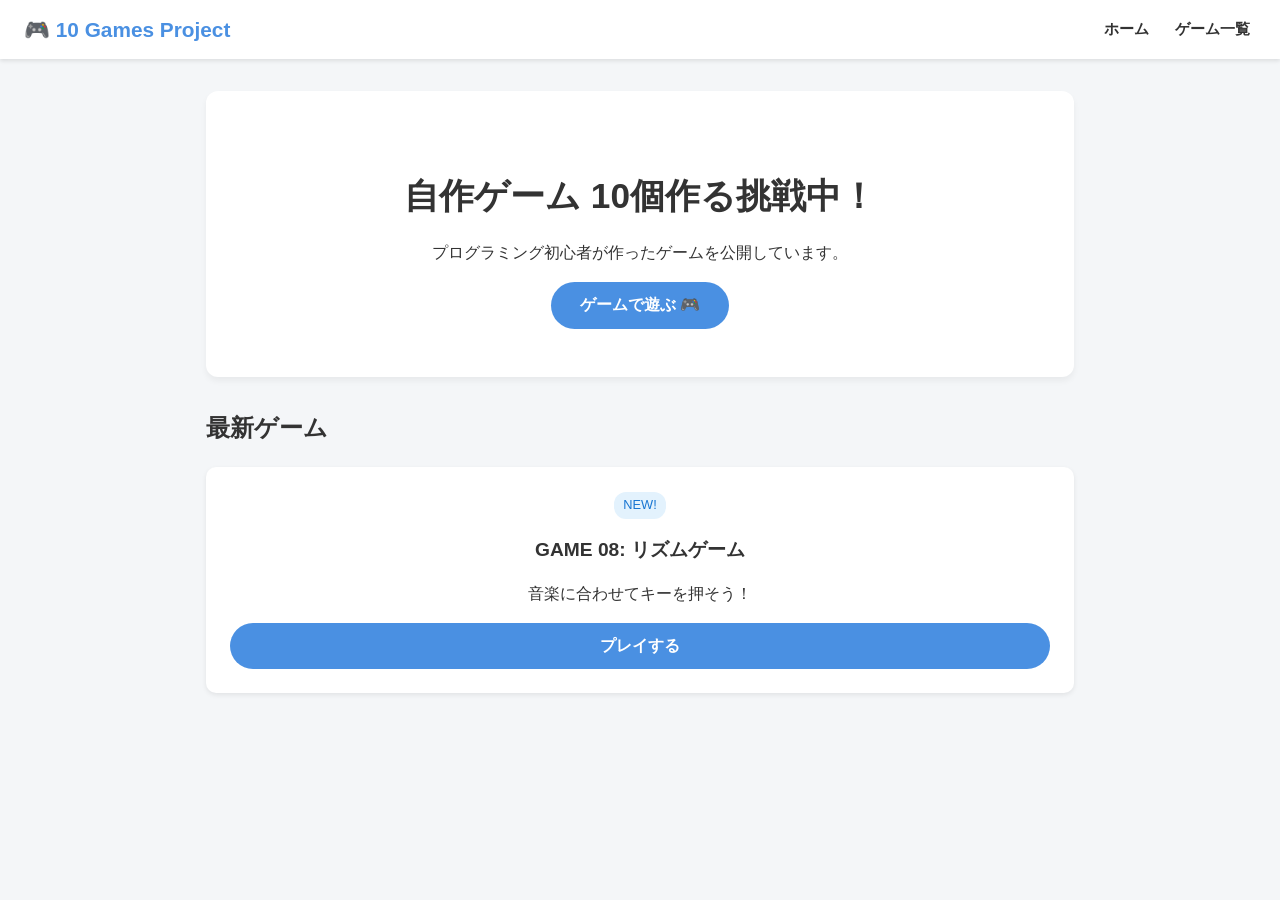
==== commit 97e00c09: "Add files via upload" ====
--- a/index.html
+++ b/index.html
@@ -225,10 +225,10 @@
       <div class="game-card">
         <div>
           <span class="badge ready">NEW!</span>
-          <div class="game-title">GAME 07: 避けゲーム</div>
-          <p>障害物を避けよう！</p>
-        </div>
-        <button class="btn" onclick="showPage('game07')">プレイする</button>
+          <div class="game-title">GAME 08: リズムゲーム</div>
+          <p>音楽に合わせてキーを押そう！</p>
+        </div>
+        <button class="btn" onclick="showPage('game08')">プレイする</button>
       </div>
     </section>
 
@@ -302,6 +302,17 @@
     <section id="page-game07" class="page">
       <div class="game-screen">
         <iframe class="game-frame" src="game07/index.html" title="避けゲーム"></iframe>
+        <div style="margin-top: 1rem;">
+          <button class="btn" onclick="showPage('list')">一覧に戻る</button>
+        </div>
+      </div>
+    </section>
+  </div>  
+
+    <!-- 🎮 GAME 08 プレイページ -->
+    <section id="page-game08" class="page">
+      <div class="game-screen">
+        <iframe class="game-frame" src="game08/index.html" title="リズムゲーム"></iframe>
         <div style="margin-top: 1rem;">
           <button class="btn" onclick="showPage('list')">一覧に戻る</button>
         </div>
@@ -318,7 +329,7 @@
       { id: 'game05', title: 'GAME 05: コインゲット', desc: 'できるだけ早くコインをゲットしよう！', ready: true },
       { id: 'game06', title: 'GAME 06: フラッシュ暗算ゲーム', desc: 'フラッシュ暗算を解こう！', ready: true },
       { id: 'game07', title: 'GAME 07: 避けゲーム', desc: '障害物を避けよう！', ready: true },
-      { id: 'game08', title: 'GAME 08', desc: 'Coming Soon', ready: false },
+      { id: 'game08', title: 'GAME 08: リズムゲーム', desc: '音楽に合わせてキーを押そう！', ready: true },
       { id: 'game09', title: 'GAME 09', desc: 'Coming Soon', ready: false },
       { id: 'game10', title: 'GAME 10', desc: 'Coming Soon', ready: false },
     ];
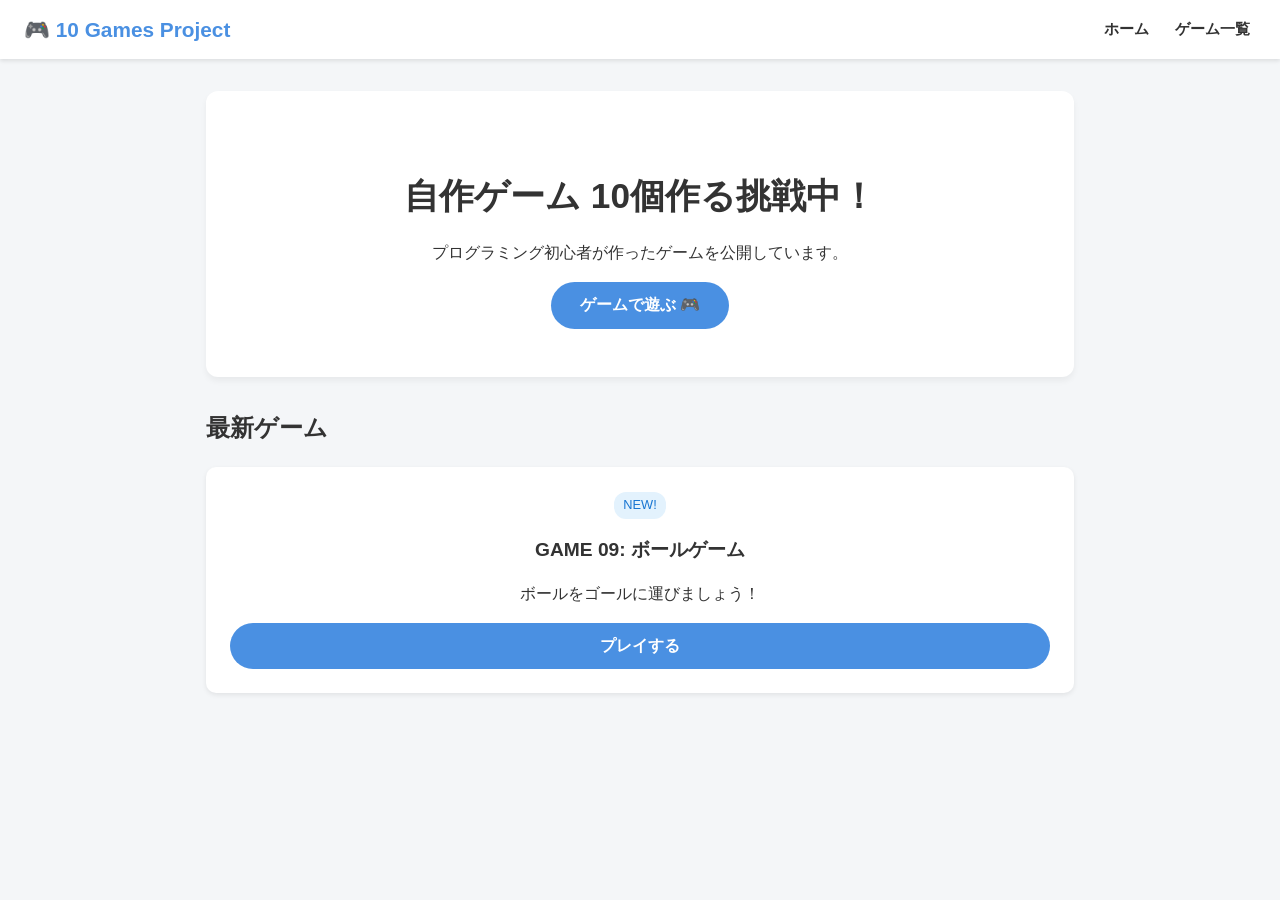
==== commit 9317dcd6: "Add files via upload" ====
--- a/index.html
+++ b/index.html
@@ -225,10 +225,10 @@
       <div class="game-card">
         <div>
           <span class="badge ready">NEW!</span>
-          <div class="game-title">GAME 08: リズムゲーム</div>
-          <p>音楽に合わせてキーを押そう！</p>
-        </div>
-        <button class="btn" onclick="showPage('game08')">プレイする</button>
+          <div class="game-title">GAME 09: ボールゲーム</div>
+          <p>ボールをゴールに運びましょう！</p>
+        </div>
+        <button class="btn" onclick="showPage('game09')">プレイする</button>
       </div>
     </section>
 
@@ -313,6 +313,17 @@
     <section id="page-game08" class="page">
       <div class="game-screen">
         <iframe class="game-frame" src="game08/index.html" title="リズムゲーム"></iframe>
+        <div style="margin-top: 1rem;">
+          <button class="btn" onclick="showPage('list')">一覧に戻る</button>
+        </div>
+      </div>
+    </section>
+  </div>  
+
+    <!-- 🎮 GAME 09 プレイページ -->
+    <section id="page-game09" class="page">
+      <div class="game-screen">
+        <iframe class="game-frame" src="game09/index.html" title="ボールゲーム"></iframe>
         <div style="margin-top: 1rem;">
           <button class="btn" onclick="showPage('list')">一覧に戻る</button>
         </div>
@@ -330,7 +341,7 @@
       { id: 'game06', title: 'GAME 06: フラッシュ暗算ゲーム', desc: 'フラッシュ暗算を解こう！', ready: true },
       { id: 'game07', title: 'GAME 07: 避けゲーム', desc: '障害物を避けよう！', ready: true },
       { id: 'game08', title: 'GAME 08: リズムゲーム', desc: '音楽に合わせてキーを押そう！', ready: true },
-      { id: 'game09', title: 'GAME 09', desc: 'Coming Soon', ready: false },
+      { id: 'game09', title: 'GAME 09: ボールゲーム', desc: 'ボールをゴールに運びましょう！', ready: true },
       { id: 'game10', title: 'GAME 10', desc: 'Coming Soon', ready: false },
     ];
 
